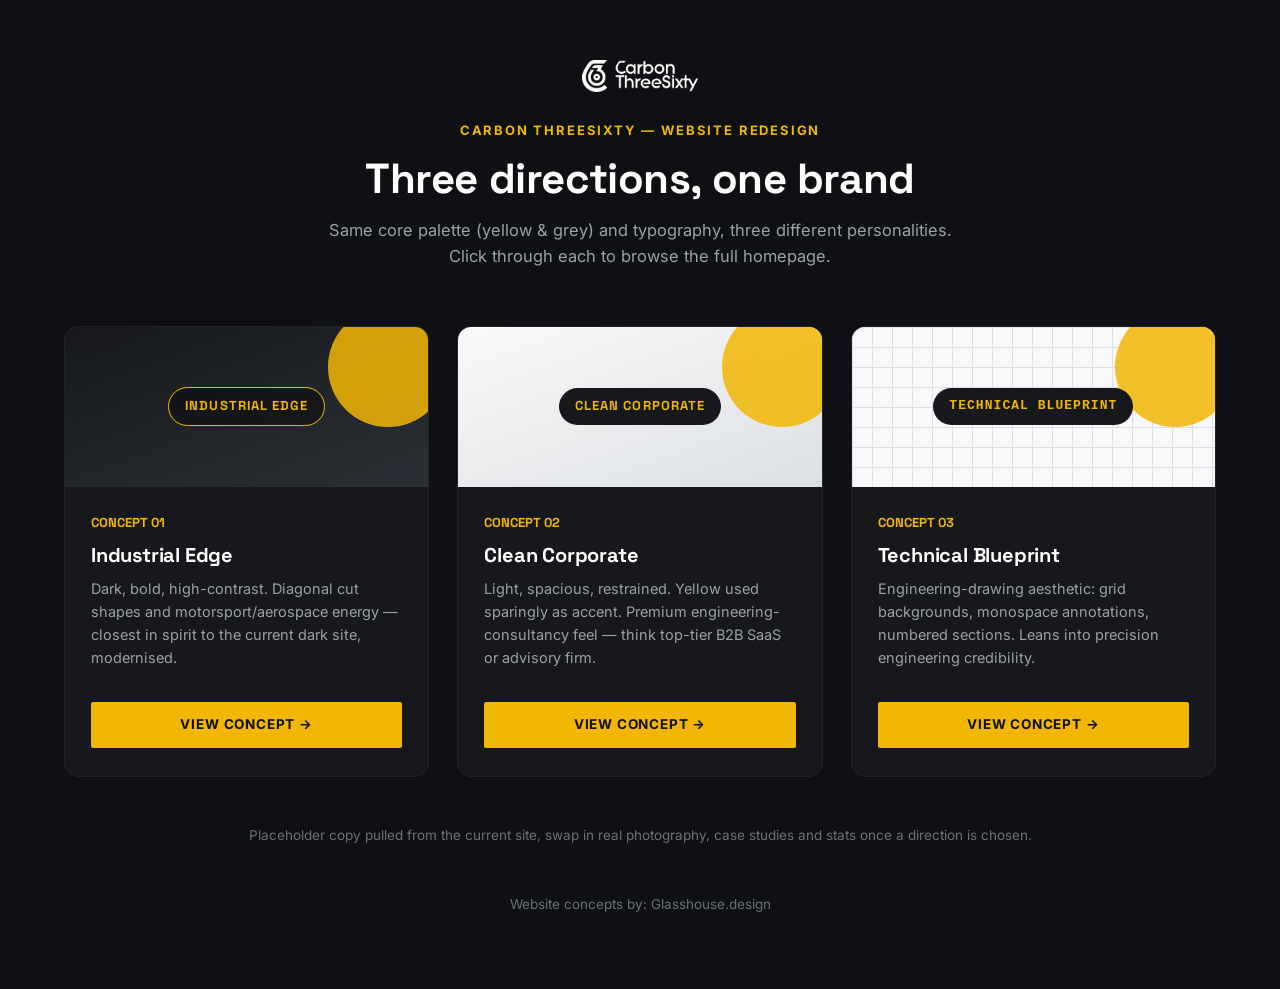
==== index.html @ b56a4e5c "Initial commit: Carbon ThreeSixty redesign concepts Three homepage design directions (industrial edg" ====
<!doctype html>
<html lang="en">
<head>
<meta charset="UTF-8">
<meta name="viewport" content="width=device-width, initial-scale=1.0">
<title>Carbon ThreeSixty — Redesign Concepts</title>
<link rel="stylesheet" href="assets/css/base.css">
<link rel="stylesheet" href="assets/css/chooser.css">
</head>
<body class="chooser">
  <div class="container">
    <div class="chooser-header">
      <img src="assets/img/logo-white.png" alt="Carbon ThreeSixty" class="brand-logo" style="height:32px; margin:0 auto 28px;">
      <span class="eyebrow">Carbon ThreeSixty — Website Redesign</span>
      <h1>Three directions, one brand</h1>
      <p>Same core palette (yellow &amp; grey) and typography, three different personalities. Click through each to browse the full homepage.</p>
    </div>

    <div class="concept-grid">
      <div class="concept-card">
        <div class="concept-preview p1"><div class="swoosh"></div><span class="tagchip">Industrial Edge</span></div>
        <div class="concept-body">
          <span class="num">CONCEPT 01</span>
          <h2>Industrial Edge</h2>
          <p>Dark, bold, high-contrast. Diagonal cut shapes and motorsport/aerospace energy — closest in spirit to the current dark site, modernised.</p>
          <a href="concepts/option-1-industrial-edge/index.html" class="btn">View Concept &rarr;</a>
        </div>
      </div>

      <div class="concept-card">
        <div class="concept-preview p2"><div class="swoosh"></div><span class="tagchip">Clean Corporate</span></div>
        <div class="concept-body">
          <span class="num">CONCEPT 02</span>
          <h2>Clean Corporate</h2>
          <p>Light, spacious, restrained. Yellow used sparingly as accent. Premium engineering-consultancy feel — think top-tier B2B SaaS or advisory firm.</p>
          <a href="concepts/option-2-clean-corporate/index.html" class="btn">View Concept &rarr;</a>
        </div>
      </div>

      <div class="concept-card">
        <div class="concept-preview p3"><div class="swoosh"></div><span class="tagchip">Technical Blueprint</span></div>
        <div class="concept-body">
          <span class="num">CONCEPT 03</span>
          <h2>Technical Blueprint</h2>
          <p>Engineering-drawing aesthetic: grid backgrounds, monospace annotations, numbered sections. Leans into precision engineering credibility.</p>
          <a href="concepts/option-3-technical-blueprint/index.html" class="btn">View Concept &rarr;</a>
        </div>
      </div>
    </div>

    <p class="chooser-footer">Placeholder copy pulled from the current site, swap in real photography, case studies and stats once a direction is chosen.</p>
    <p class="chooser-footer">Website concepts by: <a href="https://glasshouse.design" target="_blank" rel="noopener">Glasshouse.design</a></p>
  </div>
</body>
</html>
---- assets/css/base.css ----
/* Carbon ThreeSixty — shared base styles
   Imported by every concept. Brand variables live here so a single
   edit updates colour/type across all pages. */

@import url('https://fonts.googleapis.com/css2?family=Space+Grotesk:wght@500;600;700&family=Inter:wght@400;500;600;700&display=swap');

:root {
  /* Brand — yellow */
  --c-yellow-500: #f2b705;
  --c-yellow-600: #d9a400;
  --c-yellow-400: #ffcc33;

  /* Brand — greys */
  --c-grey-950: #0e1013;
  --c-grey-900: #16181c;
  --c-grey-800: #1f2226;
  --c-grey-700: #2c3036;
  --c-grey-600: #454a52;
  --c-grey-500: #6b7078;
  --c-grey-400: #9aa0a8;
  --c-grey-300: #c2c6cc;
  --c-grey-200: #dde0e3;
  --c-grey-100: #f2f3f4;
  --c-grey-50:  #f8f9fa;
  --c-white: #ffffff;

  --font-display: 'Space Grotesk', 'Inter', sans-serif;
  --font-body: 'Inter', -apple-system, BlinkMacSystemFont, sans-serif;

  --container-w: 1200px;
}

*, *::before, *::after { box-sizing: border-box; }
html { scroll-behavior: smooth; }
body {
  margin: 0;
  font-family: var(--font-body);
  color: var(--c-grey-900);
  background: var(--c-white);
  -webkit-font-smoothing: antialiased;
  line-height: 1.6;
}
img { max-width: 100%; display: block; }
a { text-decoration: none; color: inherit; }
ul { list-style: none; margin: 0; padding: 0; }
h1, h2, h3, h4 {
  font-family: var(--font-display);
  line-height: 1.15;
  margin: 0 0 .5em;
  letter-spacing: -0.01em;
}
p { margin: 0 0 1em; }
.container {
  max-width: var(--container-w);
  margin: 0 auto;
  padding: 0 24px;
}
.visually-hidden {
  position: absolute; width: 1px; height: 1px;
  overflow: hidden; clip: rect(0,0,0,0); white-space: nowrap;
}

/* Carbon-fibre weave texture, generated in pure CSS — used behind photos as a fallback/overlay */
.carbon-weave {
  background-image:
    repeating-linear-gradient(45deg, rgba(255,255,255,0.045) 0, rgba(255,255,255,0.045) 2px, transparent 2px, transparent 8px),
    repeating-linear-gradient(-45deg, rgba(0,0,0,0.12) 0, rgba(0,0,0,0.12) 2px, transparent 2px, transparent 8px);
}

button { font-family: inherit; }

/* Brand logo — single white-on-transparent source file.
   Used as-is on dark backgrounds; `.on-light` inverts it to black for light backgrounds. */
.brand-logo { height: 28px; width: auto; display: block; }
.brand-logo.on-light { filter: invert(1); }

/* Shared photo-band layout (three supplied production photos).
   Each theme adds its own border/radius/height treatment on top of this. */
.photo-band { display: grid; grid-template-columns: 1.3fr 1fr 1fr; gap: 20px; }
.photo-band figure { margin: 0; position: relative; overflow: hidden; }
.photo-band img { width: 100%; height: 100%; object-fit: cover; display: block; }
.photo-band figcaption {
  position: absolute; left: 0; right: 0; bottom: 0; padding: 18px 20px;
  font-size: 12.5px; font-weight: 600; text-transform: uppercase; letter-spacing: 0.06em;
  color: #fff; background: linear-gradient(to top, rgba(0,0,0,0.75), transparent 70%);
}
@media (max-width: 900px) {
  .photo-band { grid-template-columns: 1fr; }
}
---- assets/css/chooser.css ----
body.chooser {
  background: var(--c-grey-950);
  color: var(--c-white);
  min-height: 100vh;
  display: flex; align-items: center;
  padding: 60px 0;
}
.chooser-header { text-align: center; max-width: 640px; margin: 0 auto 56px; }
.chooser-header .eyebrow {
  color: var(--c-yellow-500); font-weight: 700; font-size: 13px; text-transform: uppercase;
  letter-spacing: 0.14em; margin-bottom: 14px; display: block;
}
.chooser-header h1 { font-size: clamp(28px, 4vw, 42px); margin-bottom: 14px; }
.chooser-header p { color: var(--c-grey-400); font-size: 16.5px; }

.concept-grid { display: grid; grid-template-columns: repeat(3, 1fr); gap: 28px; }
.concept-card {
  background: var(--c-grey-900); border: 1px solid var(--c-grey-800); border-radius: 14px;
  overflow: hidden; display: flex; flex-direction: column; transition: transform .2s, border-color .2s;
}
.concept-card:hover { transform: translateY(-4px); border-color: var(--c-yellow-500); }
.concept-preview {
  height: 160px; position: relative; overflow: hidden;
  display: flex; align-items: center; justify-content: center;
}
.concept-preview.p1 { background: linear-gradient(160deg, #16181c, #2c3036); }
.concept-preview.p2 { background: linear-gradient(160deg, #f8f9fa, #dde0e3); }
.concept-preview.p3 { background: #f8f9fa; background-image: linear-gradient(#dde0e3 1px, transparent 1px), linear-gradient(90deg, #dde0e3 1px, transparent 1px); background-size: 20px 20px; }
.concept-preview .swoosh {
  position: absolute; right: -20px; top: -20px; width: 120px; height: 120px;
  background: var(--c-yellow-500); border-radius: 50%; opacity: .85; filter: blur(0px);
}
.concept-preview .tagchip {
  position: relative; z-index: 2; font-family: var(--font-display); font-weight: 700;
  font-size: 13px; letter-spacing: 0.08em; text-transform: uppercase;
  padding: 8px 16px; border-radius: 999px;
}
.concept-preview.p1 .tagchip { background: rgba(0,0,0,0.4); color: var(--c-yellow-500); border: 1px solid var(--c-yellow-500); }
.concept-preview.p2 .tagchip { background: var(--c-grey-900); color: var(--c-yellow-500); }
.concept-preview.p3 .tagchip { background: var(--c-grey-900); color: var(--c-yellow-500); font-family: 'JetBrains Mono', monospace; }

.concept-body { padding: 26px 26px 28px; display: flex; flex-direction: column; flex: 1; }
.concept-body .num { color: var(--c-yellow-500); font-family: var(--font-display); font-weight: 700; font-size: 13px; margin-bottom: 10px; }
.concept-body h2 { font-size: 20px; margin-bottom: 10px; }
.concept-body p { color: var(--c-grey-400); font-size: 14.5px; flex: 1; }
.concept-body a.btn {
  margin-top: 18px; display: inline-flex; align-items: center; justify-content: center;
  padding: 12px 20px; background: var(--c-yellow-500); color: var(--c-grey-950);
  font-weight: 700; font-size: 13.5px; text-transform: uppercase; letter-spacing: 0.06em;
  border-radius: 2px; transition: background .2s;
}
.concept-body a.btn:hover { background: var(--c-yellow-400); }

.chooser-footer { text-align: center; margin-top: 48px; color: var(--c-grey-500); font-size: 13.5px; }

@media (max-width: 900px) {
  .concept-grid { grid-template-columns: 1fr; }
}
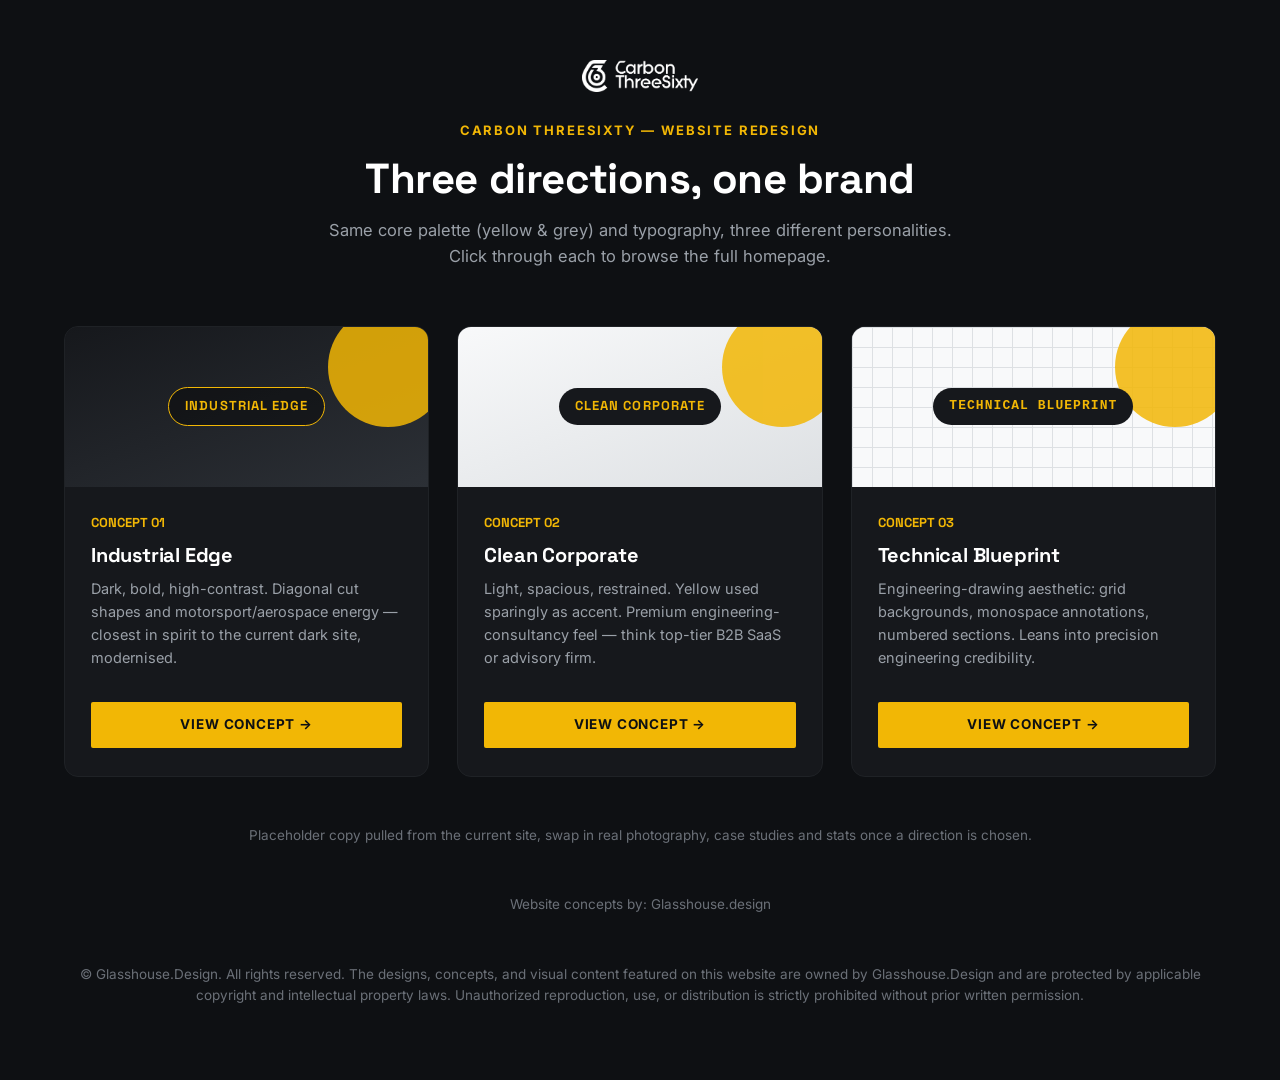
==== commit 25324510: "Add Glasshouse.Design copyright notice to footer" ====
--- a/index.html
+++ b/index.html
@@ -50,6 +50,7 @@
 
     <p class="chooser-footer">Placeholder copy pulled from the current site, swap in real photography, case studies and stats once a direction is chosen.</p>
     <p class="chooser-footer">Website concepts by: <a href="https://glasshouse.design" target="_blank" rel="noopener">Glasshouse.design</a></p>
+    <p class="chooser-footer">&copy; Glasshouse.Design. All rights reserved. The designs, concepts, and visual content featured on this website are owned by Glasshouse.Design and are protected by applicable copyright and intellectual property laws. Unauthorized reproduction, use, or distribution is strictly prohibited without prior written permission.</p>
   </div>
 </body>
 </html>
